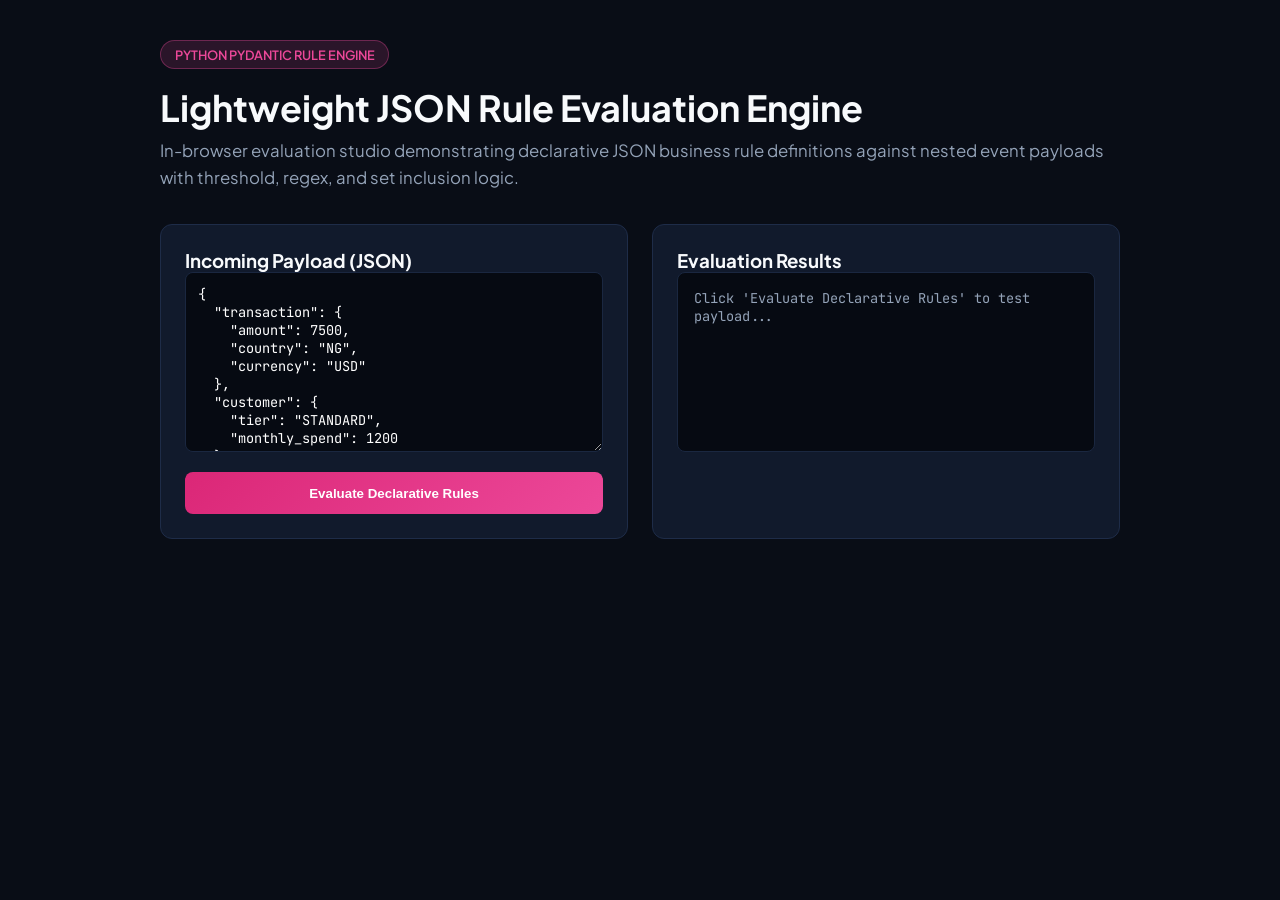
==== index.html @ 9d954f69 "implement rules engine and app final touches" ====
<!DOCTYPE html>
<html lang="en">
<head>
  <meta charset="UTF-8">
  <meta name="viewport" content="width=device-width, initial-scale=1.0">
  <title>Ige Lightweight JSON Rule Engine — Interactive Studio</title>
  <link href="https://fonts.googleapis.com/css2?family=Plus+Jakarta+Sans:wght@400;500;600;700&family=JetBrains+Mono:wght@400;500&display=swap" rel="stylesheet">
  <style>
    :root {
      --bg: #090d16;
      --card: #111a2c;
      --border: #1e2c48;
      --accent: #ec4899;
      --text: #f8fafc;
      --muted: #94a3b8;
    }
    * { box-sizing: border-box; margin: 0; padding: 0; }
    body {
      font-family: 'Plus Jakarta Sans', sans-serif;
      background: var(--bg); color: var(--text); padding: 2.5rem 1rem;
      display: flex; flex-direction: column; align-items: center; min-height: 100vh;
    }
    .container { max-width: 960px; width: 100%; }
    .badge {
      display: inline-block; background: rgba(236, 72, 153, 0.15);
      border: 1px solid rgba(236, 72, 153, 0.35); color: var(--accent);
      padding: 0.35rem 0.85rem; border-radius: 9999px; font-size: 0.8rem; font-weight: 600;
      text-transform: uppercase; margin-bottom: 1rem;
    }
    h1 { font-size: 2.25rem; font-weight: 700; margin-bottom: 0.5rem; }
    p.sub { color: var(--muted); font-size: 1.05rem; margin-bottom: 2rem; line-height: 1.6; }
    .grid { display: grid; grid-template-columns: 1fr 1fr; gap: 1.5rem; margin-bottom: 1.5rem; }
    @media(max-width: 768px) { .grid { grid-template-columns: 1fr; } }
    .card { background: var(--card); border: 1px solid var(--border); border-radius: 12px; padding: 1.5rem; }
    textarea {
      width: 100%; height: 180px; background: #060a12; border: 1px solid #1a2740;
      border-radius: 8px; color: #fff; padding: 0.75rem; font-family: 'JetBrains Mono', monospace; font-size: 0.85rem; margin-bottom: 1rem;
    }
    button {
      background: linear-gradient(135deg, #db2777, #ec4899); color: #fff;
      font-weight: 700; padding: 0.85rem 1.5rem; border: none; border-radius: 8px; cursor: pointer; width: 100%;
    }
    .result-box {
      background: #060a12; border: 1px solid #1a2740; border-radius: 8px;
      padding: 1rem; height: 180px; overflow-y: auto; font-family: 'JetBrains Mono', monospace; font-size: 0.85rem;
    }
  </style>
</head>
<body>
  <div class="container">
    <div class="badge">Python Pydantic Rule Engine</div>
    <h1>Lightweight JSON Rule Evaluation Engine</h1>
    <p class="sub">In-browser evaluation studio demonstrating declarative JSON business rule definitions against nested event payloads with threshold, regex, and set inclusion logic.</p>

    <div class="grid">
      <div class="card">
        <h3>Incoming Payload (JSON)</h3>
        <textarea id="payloadJson">{
  "transaction": {
    "amount": 7500,
    "country": "NG",
    "currency": "USD"
  },
  "customer": {
    "tier": "STANDARD",
    "monthly_spend": 1200
  }
}</textarea>
        <button onclick="evaluateRules()">Evaluate Declarative Rules</button>
      </div>

      <div class="card">
        <h3>Evaluation Results</h3>
        <div id="evalResults" class="result-box">
          <div style="color: var(--muted);">Click 'Evaluate Declarative Rules' to test payload...</div>
        </div>
      </div>
    </div>
  </div>

  <script>
    function evaluateRules() {
      try {
        const payload = JSON.parse(document.getElementById('payloadJson').value);
        const container = document.getElementById('evalResults');
        container.innerHTML = '';

        // Rule 1: High Value Foreign Fraud
        const r1Matched = payload.transaction && payload.transaction.amount >= 5000 && ["NG", "RO", "RU", "KY"].includes(payload.transaction.country);
        container.innerHTML += `
          <div style="margin-bottom: 0.75rem; padding-bottom: 0.75rem; border-bottom: 1px solid #1a2740;">
            <div style="font-weight: 600; color: ${r1Matched ? '#ec4899' : '#94a3b8'};">Rule: RULE_FRAUD_HIGH_VALUE_FOREIGN</div>
            <div>Status: ${r1Matched ? '<span style="color: #34d399;">MATCHED</span>' : 'NOT MATCHED'}</div>
            ${r1Matched ? '<div style="color: #f472b6;">Action: TRIGGER_MANUAL_KYC_REVIEW</div>' : ''}
          </div>
        `;

        // Rule 2: VIP Fee Waiver
        const r2Matched = payload.customer && (payload.customer.tier === "ENTERPRISE" || payload.customer.monthly_spend > 50000);
        container.innerHTML += `
          <div>
            <div style="font-weight: 600; color: ${r2Matched ? '#ec4899' : '#94a3b8'};">Rule: RULE_VIP_TIER_FEE_WAIVER</div>
            <div>Status: ${r2Matched ? '<span style="color: #34d399;">MATCHED</span>' : 'NOT MATCHED'}</div>
            ${r2Matched ? '<div style="color: #f472b6;">Action: APPLY_ZERO_FEE_OVERRIDE</div>' : ''}
          </div>
        `;
      } catch (err) {
        alert("Invalid JSON format in payload!");
      }
    }
  </script>
</body>
</html>
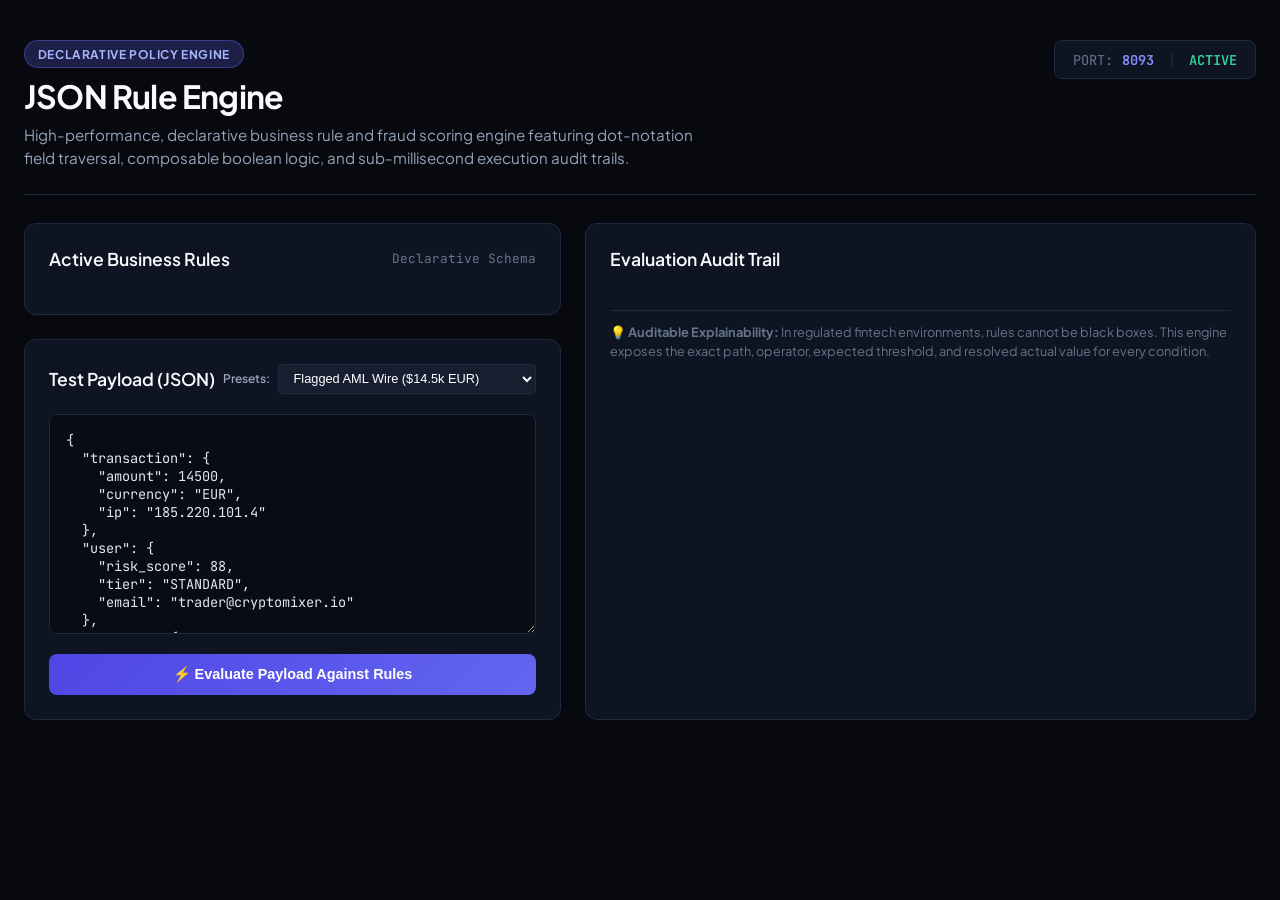
==== commit 7249ba5b: "feat: scale up senior architecture, zero-dep embedded servers, modular UI components, and demo walkt" ====
--- a/index.html
+++ b/index.html
@@ -3,111 +3,87 @@
 <head>
   <meta charset="UTF-8">
   <meta name="viewport" content="width=device-width, initial-scale=1.0">
-  <title>Ige Lightweight JSON Rule Engine — Interactive Studio</title>
-  <link href="https://fonts.googleapis.com/css2?family=Plus+Jakarta+Sans:wght@400;500;600;700&family=JetBrains+Mono:wght@400;500&display=swap" rel="stylesheet">
-  <style>
-    :root {
-      --bg: #090d16;
-      --card: #111a2c;
-      --border: #1e2c48;
-      --accent: #ec4899;
-      --text: #f8fafc;
-      --muted: #94a3b8;
-    }
-    * { box-sizing: border-box; margin: 0; padding: 0; }
-    body {
-      font-family: 'Plus Jakarta Sans', sans-serif;
-      background: var(--bg); color: var(--text); padding: 2.5rem 1rem;
-      display: flex; flex-direction: column; align-items: center; min-height: 100vh;
-    }
-    .container { max-width: 960px; width: 100%; }
-    .badge {
-      display: inline-block; background: rgba(236, 72, 153, 0.15);
-      border: 1px solid rgba(236, 72, 153, 0.35); color: var(--accent);
-      padding: 0.35rem 0.85rem; border-radius: 9999px; font-size: 0.8rem; font-weight: 600;
-      text-transform: uppercase; margin-bottom: 1rem;
-    }
-    h1 { font-size: 2.25rem; font-weight: 700; margin-bottom: 0.5rem; }
-    p.sub { color: var(--muted); font-size: 1.05rem; margin-bottom: 2rem; line-height: 1.6; }
-    .grid { display: grid; grid-template-columns: 1fr 1fr; gap: 1.5rem; margin-bottom: 1.5rem; }
-    @media(max-width: 768px) { .grid { grid-template-columns: 1fr; } }
-    .card { background: var(--card); border: 1px solid var(--border); border-radius: 12px; padding: 1.5rem; }
-    textarea {
-      width: 100%; height: 180px; background: #060a12; border: 1px solid #1a2740;
-      border-radius: 8px; color: #fff; padding: 0.75rem; font-family: 'JetBrains Mono', monospace; font-size: 0.85rem; margin-bottom: 1rem;
-    }
-    button {
-      background: linear-gradient(135deg, #db2777, #ec4899); color: #fff;
-      font-weight: 700; padding: 0.85rem 1.5rem; border: none; border-radius: 8px; cursor: pointer; width: 100%;
-    }
-    .result-box {
-      background: #060a12; border: 1px solid #1a2740; border-radius: 8px;
-      padding: 1rem; height: 180px; overflow-y: auto; font-family: 'JetBrains Mono', monospace; font-size: 0.85rem;
-    }
-  </style>
+  <title>Ige JSON Rule Engine — Policy & Compliance Evaluation</title>
+  <link rel="preconnect" href="https://fonts.googleapis.com">
+  <link rel="preconnect" href="https://fonts.gstatic.com" crossorigin>
+  <link href="https://fonts.googleapis.com/css2?family=JetBrains+Mono:wght@400;500;700&family=Plus+Jakarta+Sans:wght@400;500;600;700;800&display=swap" rel="stylesheet">
+  <link rel="stylesheet" href="static/css/styles.css">
 </head>
 <body>
-  <div class="container">
-    <div class="badge">Python Pydantic Rule Engine</div>
-    <h1>Lightweight JSON Rule Evaluation Engine</h1>
-    <p class="sub">In-browser evaluation studio demonstrating declarative JSON business rule definitions against nested event payloads with threshold, regex, and set inclusion logic.</p>
-
-    <div class="grid">
-      <div class="card">
-        <h3>Incoming Payload (JSON)</h3>
-        <textarea id="payloadJson">{
-  "transaction": {
-    "amount": 7500,
-    "country": "NG",
-    "currency": "USD"
-  },
-  "customer": {
-    "tier": "STANDARD",
-    "monthly_spend": 1200
-  }
-}</textarea>
-        <button onclick="evaluateRules()">Evaluate Declarative Rules</button>
+  <div class="dashboard-container">
+    <!-- Header -->
+    <header class="dashboard-header">
+      <div class="header-brand">
+        <div class="badge-tag">
+          Declarative Policy Engine
+        </div>
+        <h1 class="dashboard-title">JSON Rule Engine</h1>
+        <p class="dashboard-sub">
+          High-performance, declarative business rule and fraud scoring engine featuring dot-notation field traversal, composable boolean logic, and sub-millisecond execution audit trails.
+        </p>
       </div>
 
-      <div class="card">
-        <h3>Evaluation Results</h3>
-        <div id="evalResults" class="result-box">
-          <div style="color: var(--muted);">Click 'Evaluate Declarative Rules' to test payload...</div>
+      <div class="header-status-pill">
+        <span style="color: var(--text-dim);">PORT:</span>
+        <span style="color: #818cf8; font-weight: 700;">8093</span>
+        <span style="margin: 0 0.25rem; color: var(--border-subtle);">|</span>
+        <span style="color: #34d399; font-weight: 600;">ACTIVE</span>
+      </div>
+    </header>
+
+    <!-- Main Workbench Layout -->
+    <main class="workbench-grid">
+      <!-- Left Column: Rule Catalog & Payload Editor -->
+      <div style="display: flex; flex-direction: column; gap: 1.5rem;">
+        <section class="panel-card">
+          <div class="panel-header">
+            <h3>Active Business Rules</h3>
+            <span style="font-size: 0.8rem; font-family: var(--font-mono); color: var(--text-dim);">Declarative Schema</span>
+          </div>
+          <div id="ruleCatalogList" class="rule-list">
+            <!-- Populated by RuleCatalog.js -->
+          </div>
+        </section>
+
+        <section class="panel-card">
+          <div class="panel-header">
+            <h3>Test Payload (JSON)</h3>
+            <div class="preset-selector-row">
+              <label style="font-size: 0.75rem; color: var(--text-muted); font-weight: 600;">Presets:</label>
+              <select id="presetSelect" style="background: var(--bg-surface-elevated); border: 1px solid var(--border-subtle); color: #fff; padding: 0.35rem 0.65rem; border-radius: 4px; font-size: 0.8rem; outline: none;">
+                <option value="fraud">Flagged AML Wire ($14.5k EUR)</option>
+                <option value="vip">Approved VIP Settlement ($75k USD)</option>
+                <option value="disposable">Disposable Domain Check</option>
+              </select>
+            </div>
+          </div>
+          <textarea id="payloadInput" class="json-editor" spellcheck="false"></textarea>
+          <button id="btnEvaluate" class="btn btn-primary">
+            ⚡ Evaluate Payload Against Rules
+          </button>
+        </section>
+      </div>
+
+      <!-- Right Column: Evaluation Audit Results -->
+      <section class="panel-card">
+        <div class="panel-header">
+          <h3>Evaluation Audit Trail</h3>
+          <div id="evalMetricsHeader" style="font-family: var(--font-mono); font-size: 0.85rem;">
+            <!-- Populated dynamically -->
+          </div>
         </div>
-      </div>
-    </div>
+
+        <div id="evalResultsStream" class="eval-results-container">
+          <!-- Populated by EvaluationResultView.js -->
+        </div>
+
+        <div style="font-size: 0.8rem; color: var(--text-dim); line-height: 1.5; border-top: 1px solid var(--border-subtle); padding-top: 0.75rem;">
+          💡 <strong>Auditable Explainability:</strong> In regulated fintech environments, rules cannot be black boxes. This engine exposes the exact path, operator, expected threshold, and resolved actual value for every condition.
+        </div>
+      </section>
+    </main>
   </div>
 
-  <script>
-    function evaluateRules() {
-      try {
-        const payload = JSON.parse(document.getElementById('payloadJson').value);
-        const container = document.getElementById('evalResults');
-        container.innerHTML = '';
-
-        // Rule 1: High Value Foreign Fraud
-        const r1Matched = payload.transaction && payload.transaction.amount >= 5000 && ["NG", "RO", "RU", "KY"].includes(payload.transaction.country);
-        container.innerHTML += `
-          <div style="margin-bottom: 0.75rem; padding-bottom: 0.75rem; border-bottom: 1px solid #1a2740;">
-            <div style="font-weight: 600; color: ${r1Matched ? '#ec4899' : '#94a3b8'};">Rule: RULE_FRAUD_HIGH_VALUE_FOREIGN</div>
-            <div>Status: ${r1Matched ? '<span style="color: #34d399;">MATCHED</span>' : 'NOT MATCHED'}</div>
-            ${r1Matched ? '<div style="color: #f472b6;">Action: TRIGGER_MANUAL_KYC_REVIEW</div>' : ''}
-          </div>
-        `;
-
-        // Rule 2: VIP Fee Waiver
-        const r2Matched = payload.customer && (payload.customer.tier === "ENTERPRISE" || payload.customer.monthly_spend > 50000);
-        container.innerHTML += `
-          <div>
-            <div style="font-weight: 600; color: ${r2Matched ? '#ec4899' : '#94a3b8'};">Rule: RULE_VIP_TIER_FEE_WAIVER</div>
-            <div>Status: ${r2Matched ? '<span style="color: #34d399;">MATCHED</span>' : 'NOT MATCHED'}</div>
-            ${r2Matched ? '<div style="color: #f472b6;">Action: APPLY_ZERO_FEE_OVERRIDE</div>' : ''}
-          </div>
-        `;
-      } catch (err) {
-        alert("Invalid JSON format in payload!");
-      }
-    }
-  </script>
+  <script type="module" src="static/js/app.js"></script>
 </body>
 </html>
--- a/static/css/styles.css
+++ b/static/css/styles.css
@@ -0,0 +1,304 @@
+:root {
+  --bg-primary: #07090e;
+  --bg-surface: #0f1422;
+  --bg-surface-elevated: #161e30;
+  --border-subtle: #1e2a42;
+  --border-focus: #818cf8;
+  --accent: #6366f1;
+  --accent-glow: rgba(99, 102, 241, 0.25);
+  --success: #10b981;
+  --danger: #ef4444;
+  --text-main: #f8fafc;
+  --text-muted: #94a3b8;
+  --text-dim: #64748b;
+  --font-sans: 'Plus Jakarta Sans', -apple-system, sans-serif;
+  --font-mono: 'JetBrains Mono', monospace;
+}
+
+* { box-sizing: border-box; margin: 0; padding: 0; }
+body {
+  font-family: var(--font-sans);
+  background: var(--bg-primary);
+  color: var(--text-main);
+  min-height: 100vh;
+  padding: 2.5rem 1.5rem;
+  display: flex;
+  justify-content: center;
+}
+
+.dashboard-container {
+  max-width: 1240px;
+  width: 100%;
+  display: flex;
+  flex-direction: column;
+  gap: 1.75rem;
+}
+
+.dashboard-header {
+  display: flex;
+  justify-content: space-between;
+  align-items: flex-start;
+  padding-bottom: 1.5rem;
+  border-bottom: 1px solid var(--border-subtle);
+}
+
+.header-brand {
+  display: flex;
+  flex-direction: column;
+  gap: 0.5rem;
+}
+
+.badge-tag {
+  display: inline-flex;
+  align-items: center;
+  gap: 0.5rem;
+  background: var(--accent-glow);
+  border: 1px solid rgba(99, 102, 241, 0.4);
+  color: #a5b4fc;
+  padding: 0.35rem 0.8rem;
+  border-radius: 9999px;
+  font-size: 0.75rem;
+  font-weight: 700;
+  text-transform: uppercase;
+  letter-spacing: 0.05em;
+  width: fit-content;
+}
+
+h1.dashboard-title {
+  font-size: 2rem;
+  font-weight: 700;
+  letter-spacing: -0.025em;
+}
+
+p.dashboard-sub {
+  color: var(--text-muted);
+  font-size: 0.95rem;
+  line-height: 1.5;
+  max-width: 700px;
+}
+
+.header-status-pill {
+  display: flex;
+  align-items: center;
+  gap: 0.6rem;
+  background: var(--bg-surface);
+  border: 1px solid var(--border-subtle);
+  padding: 0.6rem 1.1rem;
+  border-radius: 8px;
+  font-family: var(--font-mono);
+  font-size: 0.85rem;
+}
+
+/* Main Grid Layout */
+.workbench-grid {
+  display: grid;
+  grid-template-columns: 1fr 1.25fr;
+  gap: 1.5rem;
+}
+
+@media(max-width: 1000px) {
+  .workbench-grid { grid-template-columns: 1fr; }
+}
+
+.panel-card {
+  background: var(--bg-surface);
+  border: 1px solid var(--border-subtle);
+  border-radius: 12px;
+  padding: 1.5rem;
+  display: flex;
+  flex-direction: column;
+  gap: 1.25rem;
+}
+
+.panel-header {
+  display: flex;
+  justify-content: space-between;
+  align-items: center;
+}
+
+.panel-header h3 { font-size: 1.1rem; font-weight: 600; }
+
+/* Rule Catalog Cards */
+.rule-list {
+  display: flex;
+  flex-direction: column;
+  gap: 1rem;
+  max-height: 380px;
+  overflow-y: auto;
+  padding-right: 0.5rem;
+}
+
+.rule-card {
+  background: var(--bg-surface-elevated);
+  border: 1px solid var(--border-subtle);
+  border-radius: 8px;
+  padding: 1rem;
+  display: flex;
+  flex-direction: column;
+  gap: 0.6rem;
+  transition: border-color 0.2s;
+}
+
+.rule-card:hover { border-color: rgba(99, 102, 241, 0.4); }
+
+.rule-card-header {
+  display: flex;
+  justify-content: space-between;
+  align-items: center;
+}
+
+.rule-id {
+  font-family: var(--font-mono);
+  font-weight: 700;
+  font-size: 0.85rem;
+  color: #a5b4fc;
+}
+
+.rule-action-badge {
+  font-size: 0.7rem;
+  font-family: var(--font-mono);
+  background: rgba(99, 102, 241, 0.2);
+  color: #c7d2fe;
+  padding: 0.2rem 0.5rem;
+  border-radius: 4px;
+  font-weight: 600;
+}
+
+.rule-desc {
+  font-size: 0.85rem;
+  color: var(--text-muted);
+  line-height: 1.4;
+}
+
+.conditions-tag-group {
+  display: flex;
+  flex-wrap: wrap;
+  gap: 0.4rem;
+}
+
+.cond-tag {
+  font-size: 0.7rem;
+  font-family: var(--font-mono);
+  background: #090e18;
+  border: 1px solid var(--border-subtle);
+  padding: 0.2rem 0.45rem;
+  border-radius: 4px;
+  color: var(--text-dim);
+}
+
+/* JSON Payload Editor */
+.json-editor {
+  background: #080c14;
+  border: 1px solid var(--border-subtle);
+  border-radius: 8px;
+  padding: 1rem;
+  font-family: var(--font-mono);
+  font-size: 0.85rem;
+  color: #e2e8f0;
+  width: 100%;
+  height: 220px;
+  outline: none;
+  resize: vertical;
+}
+
+.json-editor:focus { border-color: var(--border-focus); }
+
+.preset-selector-row {
+  display: flex;
+  gap: 0.5rem;
+  align-items: center;
+}
+
+.btn {
+  padding: 0.75rem 1.25rem;
+  font-weight: 700;
+  font-size: 0.9rem;
+  border-radius: 8px;
+  border: none;
+  cursor: pointer;
+  transition: all 0.2s ease;
+  display: inline-flex;
+  align-items: center;
+  justify-content: center;
+  gap: 0.5rem;
+}
+
+.btn-primary {
+  background: linear-gradient(135deg, #4f46e5, #6366f1);
+  color: #fff;
+  flex: 1;
+}
+
+.btn-primary:hover { filter: brightness(1.15); transform: translateY(-1px); }
+
+/* Evaluation Results Tree */
+.eval-results-container {
+  display: flex;
+  flex-direction: column;
+  gap: 1rem;
+  max-height: 480px;
+  overflow-y: auto;
+}
+
+.eval-card {
+  background: var(--bg-surface-elevated);
+  border: 1px solid var(--border-subtle);
+  border-radius: 8px;
+  padding: 1rem;
+  display: flex;
+  flex-direction: column;
+  gap: 0.6rem;
+}
+
+.eval-card.matched {
+  border-left: 4px solid var(--success);
+  background: rgba(16, 185, 129, 0.04);
+}
+
+.eval-card.unmatched {
+  border-left: 4px solid #475569;
+}
+
+.eval-card-top {
+  display: flex;
+  justify-content: space-between;
+  align-items: center;
+}
+
+.eval-status-pill {
+  font-size: 0.7rem;
+  font-weight: 700;
+  padding: 0.2rem 0.5rem;
+  border-radius: 4px;
+  text-transform: uppercase;
+}
+
+.eval-status-pill.pass {
+  background: rgba(16, 185, 129, 0.2);
+  color: #34d399;
+}
+
+.eval-status-pill.fail {
+  background: rgba(100, 116, 139, 0.2);
+  color: var(--text-dim);
+}
+
+.condition-check-list {
+  display: flex;
+  flex-direction: column;
+  gap: 0.35rem;
+  background: #080c14;
+  border-radius: 6px;
+  padding: 0.75rem;
+  font-family: var(--font-mono);
+  font-size: 0.75rem;
+}
+
+.check-item {
+  display: flex;
+  align-items: center;
+  gap: 0.5rem;
+}
+
+.check-item.passed { color: #34d399; }
+.check-item.failed { color: #f87171; }
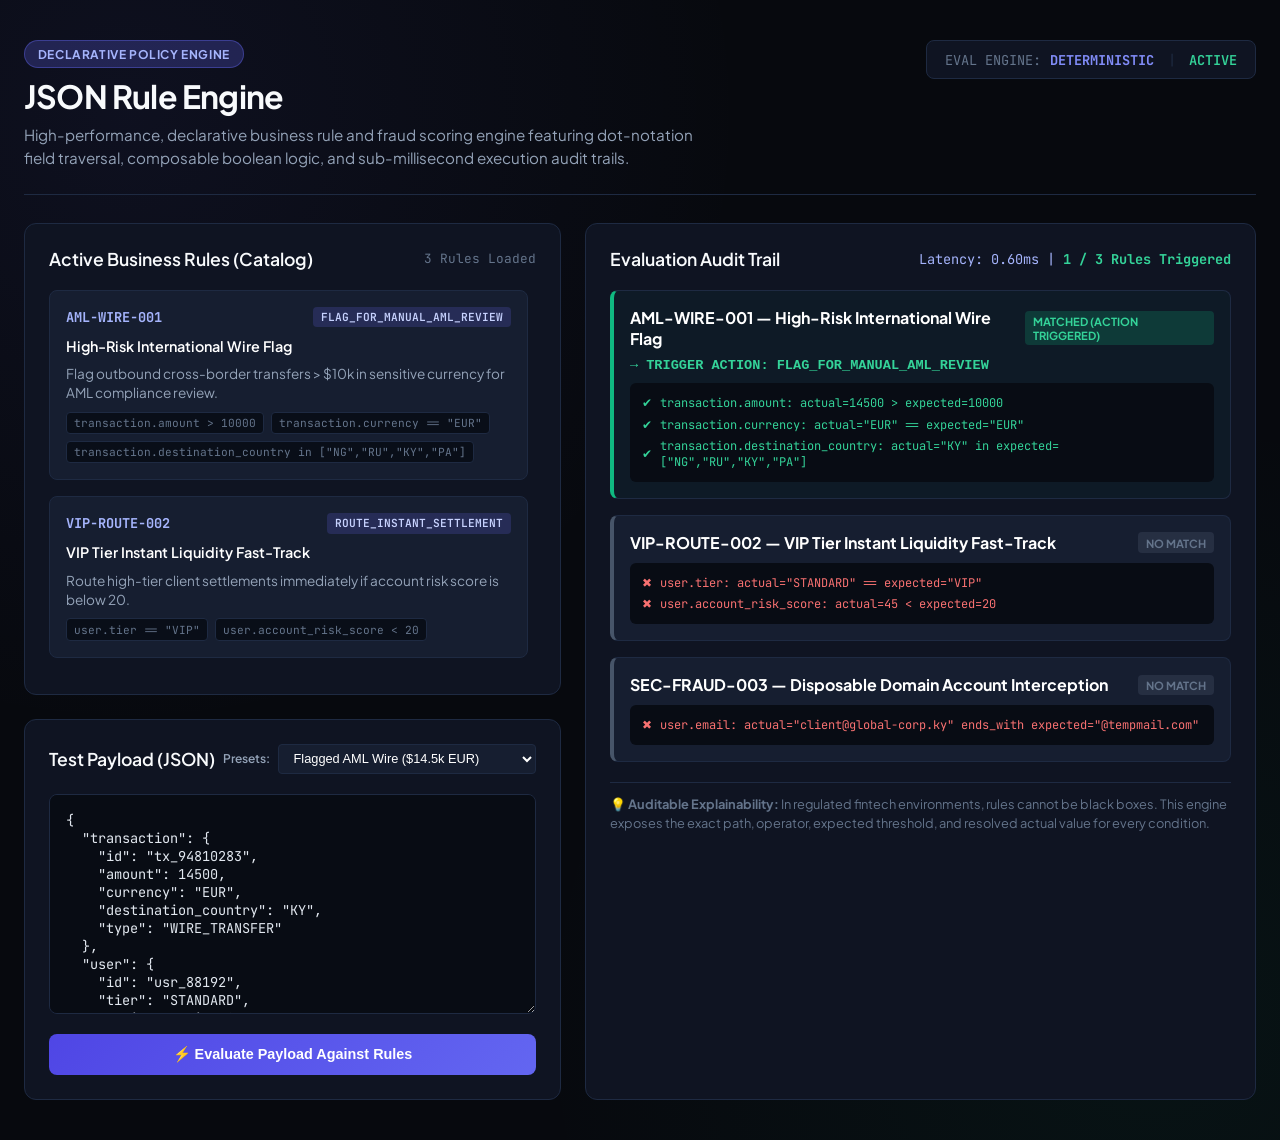
==== commit f923307b: "feat: add comprehensive UI styling, layout components, and rule evaluation dashboard to index.html" ====
--- a/index.html
+++ b/index.html
@@ -8,6 +8,319 @@
   <link rel="preconnect" href="https://fonts.gstatic.com" crossorigin>
   <link href="https://fonts.googleapis.com/css2?family=JetBrains+Mono:wght@400;500;700&family=Plus+Jakarta+Sans:wght@400;500;600;700;800&display=swap" rel="stylesheet">
   <link rel="stylesheet" href="static/css/styles.css">
+  <style>
+    :root {
+      --bg-primary: #07090e;
+      --bg-surface: #0f1422;
+      --bg-surface-elevated: #161e30;
+      --border-subtle: #1e2a42;
+      --border-focus: #818cf8;
+      --accent: #6366f1;
+      --accent-glow: rgba(99, 102, 241, 0.25);
+      --success: #10b981;
+      --danger: #ef4444;
+      --text-main: #f8fafc;
+      --text-muted: #94a3b8;
+      --text-dim: #64748b;
+      --font-sans: 'Plus Jakarta Sans', -apple-system, sans-serif;
+      --font-mono: 'JetBrains Mono', monospace;
+    }
+
+    * { box-sizing: border-box; margin: 0; padding: 0; }
+    body {
+      font-family: var(--font-sans);
+      background: var(--bg-primary);
+      color: var(--text-main);
+      min-height: 100vh;
+      padding: 2.5rem 1.5rem;
+      display: flex;
+      justify-content: center;
+      background-image: 
+        radial-gradient(circle at 10% 10%, rgba(99, 102, 241, 0.08) 0%, transparent 40%),
+        radial-gradient(circle at 90% 90%, rgba(16, 185, 129, 0.06) 0%, transparent 40%);
+    }
+
+    .dashboard-container {
+      max-width: 1240px;
+      width: 100%;
+      display: flex;
+      flex-direction: column;
+      gap: 1.75rem;
+    }
+
+    .dashboard-header {
+      display: flex;
+      justify-content: space-between;
+      align-items: flex-start;
+      padding-bottom: 1.5rem;
+      border-bottom: 1px solid var(--border-subtle);
+      flex-wrap: wrap;
+      gap: 1rem;
+    }
+
+    .header-brand {
+      display: flex;
+      flex-direction: column;
+      gap: 0.5rem;
+    }
+
+    .badge-tag {
+      display: inline-flex;
+      align-items: center;
+      gap: 0.5rem;
+      background: var(--accent-glow);
+      border: 1px solid rgba(99, 102, 241, 0.4);
+      color: #a5b4fc;
+      padding: 0.35rem 0.8rem;
+      border-radius: 9999px;
+      font-size: 0.75rem;
+      font-weight: 700;
+      text-transform: uppercase;
+      letter-spacing: 0.05em;
+      width: fit-content;
+    }
+
+    h1.dashboard-title {
+      font-size: 2rem;
+      font-weight: 700;
+      letter-spacing: -0.025em;
+    }
+
+    p.dashboard-sub {
+      color: var(--text-muted);
+      font-size: 0.95rem;
+      line-height: 1.5;
+      max-width: 700px;
+    }
+
+    .header-status-pill {
+      display: flex;
+      align-items: center;
+      gap: 0.6rem;
+      background: var(--bg-surface);
+      border: 1px solid var(--border-subtle);
+      padding: 0.6rem 1.1rem;
+      border-radius: 8px;
+      font-family: var(--font-mono);
+      font-size: 0.85rem;
+    }
+
+    /* Main Grid Layout */
+    .workbench-grid {
+      display: grid;
+      grid-template-columns: 1fr 1.25fr;
+      gap: 1.5rem;
+    }
+
+    @media(max-width: 1000px) {
+      .workbench-grid { grid-template-columns: 1fr; }
+    }
+
+    .panel-card {
+      background: var(--bg-surface);
+      border: 1px solid var(--border-subtle);
+      border-radius: 12px;
+      padding: 1.5rem;
+      display: flex;
+      flex-direction: column;
+      gap: 1.25rem;
+    }
+
+    .panel-header {
+      display: flex;
+      justify-content: space-between;
+      align-items: center;
+      flex-wrap: wrap;
+      gap: 0.5rem;
+    }
+
+    .panel-header h3 { font-size: 1.1rem; font-weight: 600; }
+
+    /* Rule Catalog Cards */
+    .rule-list {
+      display: flex;
+      flex-direction: column;
+      gap: 1rem;
+      max-height: 380px;
+      overflow-y: auto;
+      padding-right: 0.5rem;
+    }
+
+    .rule-card {
+      background: var(--bg-surface-elevated);
+      border: 1px solid var(--border-subtle);
+      border-radius: 8px;
+      padding: 1rem;
+      display: flex;
+      flex-direction: column;
+      gap: 0.6rem;
+      transition: border-color 0.2s;
+    }
+
+    .rule-card:hover { border-color: rgba(99, 102, 241, 0.4); }
+
+    .rule-card-header {
+      display: flex;
+      justify-content: space-between;
+      align-items: center;
+    }
+
+    .rule-id {
+      font-family: var(--font-mono);
+      font-weight: 700;
+      font-size: 0.85rem;
+      color: #a5b4fc;
+    }
+
+    .rule-action-badge {
+      font-size: 0.7rem;
+      font-family: var(--font-mono);
+      background: rgba(99, 102, 241, 0.2);
+      color: #c7d2fe;
+      padding: 0.2rem 0.5rem;
+      border-radius: 4px;
+      font-weight: 600;
+    }
+
+    .rule-desc {
+      font-size: 0.85rem;
+      color: var(--text-muted);
+      line-height: 1.4;
+    }
+
+    .conditions-tag-group {
+      display: flex;
+      flex-wrap: wrap;
+      gap: 0.4rem;
+    }
+
+    .cond-tag {
+      font-size: 0.7rem;
+      font-family: var(--font-mono);
+      background: #090e18;
+      border: 1px solid var(--border-subtle);
+      padding: 0.2rem 0.45rem;
+      border-radius: 4px;
+      color: var(--text-dim);
+    }
+
+    /* JSON Payload Editor */
+    .json-editor {
+      background: #080c14;
+      border: 1px solid var(--border-subtle);
+      border-radius: 8px;
+      padding: 1rem;
+      font-family: var(--font-mono);
+      font-size: 0.85rem;
+      color: #e2e8f0;
+      width: 100%;
+      height: 220px;
+      outline: none;
+      resize: vertical;
+    }
+
+    .json-editor:focus { border-color: var(--border-focus); }
+
+    .preset-selector-row {
+      display: flex;
+      gap: 0.5rem;
+      align-items: center;
+    }
+
+    .btn {
+      padding: 0.75rem 1.25rem;
+      font-weight: 700;
+      font-size: 0.9rem;
+      border-radius: 8px;
+      border: none;
+      cursor: pointer;
+      transition: all 0.2s ease;
+      display: inline-flex;
+      align-items: center;
+      justify-content: center;
+      gap: 0.5rem;
+    }
+
+    .btn-primary {
+      background: linear-gradient(135deg, #4f46e5, #6366f1);
+      color: #fff;
+      flex: 1;
+    }
+
+    .btn-primary:hover { filter: brightness(1.15); transform: translateY(-1px); }
+
+    /* Evaluation Results Tree */
+    .eval-results-container {
+      display: flex;
+      flex-direction: column;
+      gap: 1rem;
+      max-height: 480px;
+      overflow-y: auto;
+    }
+
+    .eval-card {
+      background: var(--bg-surface-elevated);
+      border: 1px solid var(--border-subtle);
+      border-radius: 8px;
+      padding: 1rem;
+      display: flex;
+      flex-direction: column;
+      gap: 0.6rem;
+    }
+
+    .eval-card.matched {
+      border-left: 4px solid var(--success);
+      background: rgba(16, 185, 129, 0.04);
+    }
+
+    .eval-card.unmatched {
+      border-left: 4px solid #475569;
+    }
+
+    .eval-card-top {
+      display: flex;
+      justify-content: space-between;
+      align-items: center;
+    }
+
+    .eval-status-pill {
+      font-size: 0.7rem;
+      font-weight: 700;
+      padding: 0.2rem 0.5rem;
+      border-radius: 4px;
+      text-transform: uppercase;
+    }
+
+    .eval-status-pill.pass {
+      background: rgba(16, 185, 129, 0.2);
+      color: #34d399;
+    }
+
+    .eval-status-pill.fail {
+      background: rgba(100, 116, 139, 0.2);
+      color: var(--text-dim);
+    }
+
+    .condition-check-list {
+      display: flex;
+      flex-direction: column;
+      gap: 0.35rem;
+      background: #080c14;
+      border-radius: 6px;
+      padding: 0.75rem;
+      font-family: var(--font-mono);
+      font-size: 0.75rem;
+    }
+
+    .check-item {
+      display: flex;
+      align-items: center;
+      gap: 0.5rem;
+    }
+
+    .check-item.passed { color: #34d399; }
+    .check-item.failed { color: #f87171; }
+  </style>
 </head>
 <body>
   <div class="dashboard-container">
@@ -24,8 +337,8 @@
       </div>
 
       <div class="header-status-pill">
-        <span style="color: var(--text-dim);">PORT:</span>
-        <span style="color: #818cf8; font-weight: 700;">8093</span>
+        <span style="color: var(--text-dim);">EVAL ENGINE:</span>
+        <span style="color: #818cf8; font-weight: 700;">DETERMINISTIC</span>
         <span style="margin: 0 0.25rem; color: var(--border-subtle);">|</span>
         <span style="color: #34d399; font-weight: 600;">ACTIVE</span>
       </div>
@@ -37,11 +350,11 @@
       <div style="display: flex; flex-direction: column; gap: 1.5rem;">
         <section class="panel-card">
           <div class="panel-header">
-            <h3>Active Business Rules</h3>
-            <span style="font-size: 0.8rem; font-family: var(--font-mono); color: var(--text-dim);">Declarative Schema</span>
+            <h3>Active Business Rules (Catalog)</h3>
+            <span style="font-size: 0.8rem; font-family: var(--font-mono); color: var(--text-dim);">3 Rules Loaded</span>
           </div>
           <div id="ruleCatalogList" class="rule-list">
-            <!-- Populated by RuleCatalog.js -->
+            <!-- Populated dynamically -->
           </div>
         </section>
 
@@ -68,13 +381,13 @@
       <section class="panel-card">
         <div class="panel-header">
           <h3>Evaluation Audit Trail</h3>
-          <div id="evalMetricsHeader" style="font-family: var(--font-mono); font-size: 0.85rem;">
-            <!-- Populated dynamically -->
+          <div id="evalMetricsHeader" style="font-family: var(--font-mono); font-size: 0.85rem; color: #a5b4fc;">
+            Ready to evaluate
           </div>
         </div>
 
         <div id="evalResultsStream" class="eval-results-container">
-          <!-- Populated by EvaluationResultView.js -->
+          <!-- Populated dynamically -->
         </div>
 
         <div style="font-size: 0.8rem; color: var(--text-dim); line-height: 1.5; border-top: 1px solid var(--border-subtle); padding-top: 0.75rem;">
@@ -84,6 +397,204 @@
     </main>
   </div>
 
-  <script type="module" src="static/js/app.js"></script>
+  <!-- Universal Interactive Engine -->
+  <script>
+    (function() {
+      const rules = [
+        {
+          id: "AML-WIRE-001",
+          name: "High-Risk International Wire Flag",
+          desc: "Flag outbound cross-border transfers > $10k in sensitive currency for AML compliance review.",
+          action: "FLAG_FOR_MANUAL_AML_REVIEW",
+          conditions: [
+            { path: "transaction.amount", op: ">", val: 10000 },
+            { path: "transaction.currency", op: "==", val: "EUR" },
+            { path: "transaction.destination_country", op: "in", val: ["NG", "RU", "KY", "PA"] }
+          ]
+        },
+        {
+          id: "VIP-ROUTE-002",
+          name: "VIP Tier Instant Liquidity Fast-Track",
+          desc: "Route high-tier client settlements immediately if account risk score is below 20.",
+          action: "ROUTE_INSTANT_SETTLEMENT",
+          conditions: [
+            { path: "user.tier", op: "==", val: "VIP" },
+            { path: "user.account_risk_score", op: "<", val: 20 }
+          ]
+        },
+        {
+          id: "SEC-FRAUD-003",
+          name: "Disposable Domain Account Interception",
+          desc: "Block automated signups utilizing disposable temporary email domains.",
+          action: "REJECT_ONBOARDING",
+          conditions: [
+            { path: "user.email", op: "ends_with", val: "@tempmail.com" }
+          ]
+        }
+      ];
+
+      const presets = {
+        fraud: {
+          transaction: {
+            id: "tx_94810283",
+            amount: 14500,
+            currency: "EUR",
+            destination_country: "KY",
+            type: "WIRE_TRANSFER"
+          },
+          user: {
+            id: "usr_88192",
+            tier: "STANDARD",
+            email: "client@global-corp.ky",
+            account_risk_score: 45
+          }
+        },
+        vip: {
+          transaction: {
+            id: "tx_33019283",
+            amount: 75000,
+            currency: "USD",
+            destination_country: "US",
+            type: "INSTANT_ACH"
+          },
+          user: {
+            id: "usr_10029",
+            tier: "VIP",
+            email: "treasury@hedgefund-alpha.com",
+            account_risk_score: 12
+          }
+        },
+        disposable: {
+          transaction: {
+            id: "tx_11029482",
+            amount: 250,
+            currency: "USD",
+            destination_country: "US",
+            type: "CARD_CHARGE"
+          },
+          user: {
+            id: "usr_99812",
+            tier: "STANDARD",
+            email: "bot_attack_99@tempmail.com",
+            account_risk_score: 85
+          }
+        }
+      };
+
+      // Elements
+      const ruleCatalogList = document.getElementById("ruleCatalogList");
+      const presetSelect = document.getElementById("presetSelect");
+      const payloadInput = document.getElementById("payloadInput");
+      const btnEvaluate = document.getElementById("btnEvaluate");
+      const evalMetricsHeader = document.getElementById("evalMetricsHeader");
+      const evalResultsStream = document.getElementById("evalResultsStream");
+
+      function renderRuleCatalog() {
+        ruleCatalogList.innerHTML = "";
+        rules.forEach(r => {
+          const card = document.createElement("div");
+          card.className = "rule-card";
+          card.innerHTML = `
+            <div class="rule-card-header">
+              <span class="rule-id">${r.id}</span>
+              <span class="rule-action-badge">${r.action}</span>
+            </div>
+            <div style="font-weight: 600; font-size: 0.9rem; color: #fff;">${r.name}</div>
+            <div class="rule-desc">${r.desc}</div>
+            <div class="conditions-tag-group">
+              ${r.conditions.map(c => `<span class="cond-tag">${c.path} ${c.op} ${JSON.stringify(c.val)}</span>`).join("")}
+            </div>
+          `;
+          ruleCatalogList.appendChild(card);
+        });
+      }
+
+      function resolvePath(obj, path) {
+        return path.split(".").reduce((acc, part) => acc && acc[part], obj);
+      }
+
+      function evaluateCondition(actual, op, expected) {
+        if (actual === undefined || actual === null) return false;
+        switch (op) {
+          case ">": return Number(actual) > Number(expected);
+          case "<": return Number(actual) < Number(expected);
+          case "==": return actual === expected;
+          case "!=": return actual !== expected;
+          case "in": return Array.isArray(expected) && expected.includes(actual);
+          case "ends_with": return typeof actual === "string" && actual.endsWith(expected);
+          default: return false;
+        }
+      }
+
+      function runEvaluation() {
+        let payload;
+        try {
+          payload = JSON.parse(payloadInput.value);
+        } catch (e) {
+          alert("Invalid JSON: " + e.message);
+          return;
+        }
+
+        const t0 = performance.now();
+        evalResultsStream.innerHTML = "";
+        let matchedCount = 0;
+
+        rules.forEach(rule => {
+          let allPassed = true;
+          const conditionResults = [];
+
+          rule.conditions.forEach(cond => {
+            const actual = resolvePath(payload, cond.path);
+            const passed = evaluateCondition(actual, cond.op, cond.val);
+            if (!passed) allPassed = false;
+            conditionResults.push({ cond, actual, passed });
+          });
+
+          if (allPassed) matchedCount++;
+
+          const card = document.createElement("div");
+          card.className = `eval-card ${allPassed ? "matched" : "unmatched"}`;
+          card.innerHTML = `
+            <div class="eval-card-top">
+              <div style="font-weight: 700; color: #fff;">
+                <span>${rule.id}</span> — <span>${rule.name}</span>
+              </div>
+              <span class="eval-status-pill ${allPassed ? "pass" : "fail"}">
+                ${allPassed ? "MATCHED (ACTION TRIGGERED)" : "NO MATCH"}
+              </span>
+            </div>
+            ${allPassed ? `<div style="font-size: 0.85rem; font-family: monospace; color: #34d399; font-weight: 700;">&rarr; TRIGGER ACTION: ${rule.action}</div>` : ""}
+            <div class="condition-check-list">
+              ${conditionResults.map(cr => `
+                <div class="check-item ${cr.passed ? "passed" : "failed"}">
+                  <span>${cr.passed ? "✔" : "✖"}</span>
+                  <span>${cr.cond.path}: actual=${JSON.stringify(cr.actual)} ${cr.cond.op} expected=${JSON.stringify(cr.cond.val)}</span>
+                </div>
+              `).join("")}
+            </div>
+          `;
+          evalResultsStream.appendChild(card);
+        });
+
+        const elapsed = (performance.now() - t0).toFixed(2);
+        evalMetricsHeader.innerHTML = `<span>Latency: ${elapsed}ms</span> | <span style="color: #34d399; font-weight: 700;">${matchedCount} / ${rules.length} Rules Triggered</span>`;
+      }
+
+      presetSelect.onchange = (e) => {
+        const val = e.target.value;
+        if (presets[val]) {
+          payloadInput.value = JSON.stringify(presets[val], null, 2);
+          runEvaluation();
+        }
+      };
+
+      btnEvaluate.onclick = runEvaluation;
+
+      // Init
+      renderRuleCatalog();
+      payloadInput.value = JSON.stringify(presets.fraud, null, 2);
+      runEvaluation();
+    })();
+  </script>
 </body>
 </html>
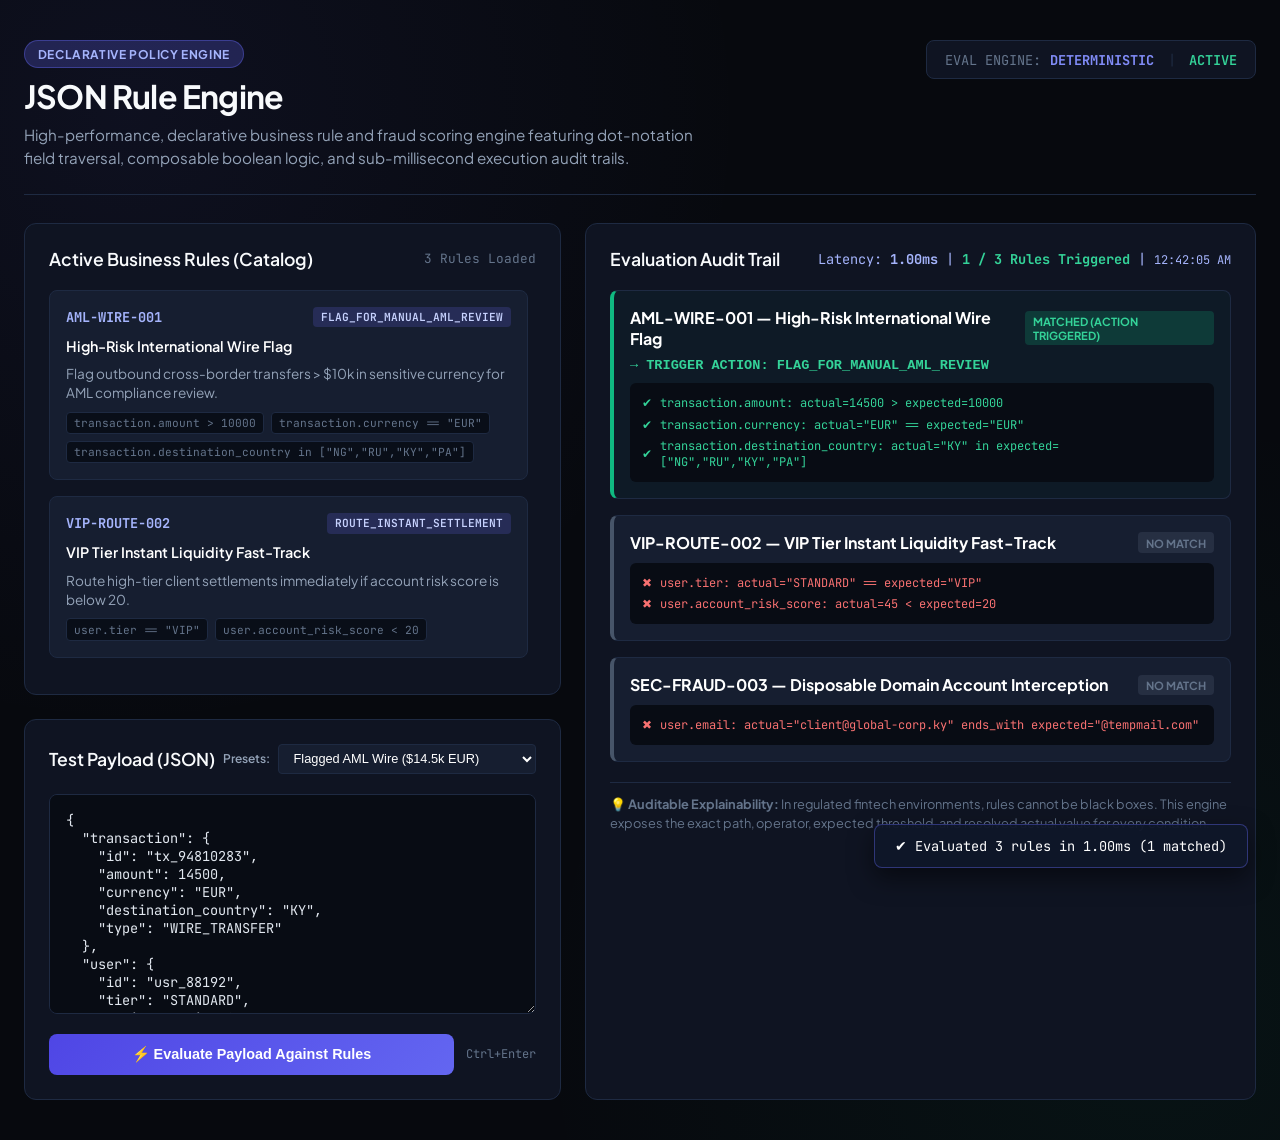
==== commit fa0afb66: "feat: add keyboard shortcut, evaluation toast notifications, and static index view" ====
--- a/index.html
+++ b/index.html
@@ -370,10 +370,13 @@
               </select>
             </div>
           </div>
-          <textarea id="payloadInput" class="json-editor" spellcheck="false"></textarea>
-          <button id="btnEvaluate" class="btn btn-primary">
-            ⚡ Evaluate Payload Against Rules
-          </button>
+          <textarea id="payloadInput" class="json-editor" spellcheck="false" placeholder="Enter valid JSON payload (or press Ctrl+Enter to evaluate)..."></textarea>
+          <div style="display: flex; gap: 0.75rem; align-items: center;">
+            <button type="button" id="btnEvaluate" class="btn btn-primary" onclick="runEvaluation()">
+              ⚡ Evaluate Payload Against Rules
+            </button>
+            <span style="font-size: 0.75rem; color: var(--text-dim); font-family: var(--font-mono);">Ctrl+Enter</span>
+          </div>
         </section>
       </div>
 
@@ -396,6 +399,9 @@
       </section>
     </main>
   </div>
+
+  <!-- Notification Toast -->
+  <div id="evalToast" class="eval-toast" style="position: fixed; bottom: 2rem; right: 2rem; background: rgba(15, 23, 42, 0.95); border: 1px solid rgba(99, 102, 241, 0.4); color: #fff; padding: 0.75rem 1.25rem; border-radius: 8px; font-family: var(--font-mono); font-size: 0.85rem; box-shadow: 0 10px 25px rgba(0,0,0,0.5); display: flex; align-items: center; gap: 0.6rem; opacity: 0; transform: translateY(10px); transition: all 0.25s ease; pointer-events: none; z-index: 1000;"></div>
 
   <!-- Universal Interactive Engine -->
   <script>
@@ -526,12 +532,42 @@
         }
       }
 
+      function showToast(msg) {
+        const toast = document.getElementById("evalToast");
+        if (!toast) return;
+        toast.innerHTML = msg;
+        toast.style.opacity = "1";
+        toast.style.transform = "translateY(0)";
+        setTimeout(() => {
+          toast.style.opacity = "0";
+          toast.style.transform = "translateY(10px)";
+        }, 2200);
+      }
+
       function runEvaluation() {
+        const btn = document.getElementById("btnEvaluate");
+        if (btn) {
+          btn.disabled = true;
+          btn.innerHTML = '<span>⚡ Evaluating Rules...</span>';
+        }
+
         let payload;
         try {
           payload = JSON.parse(payloadInput.value);
         } catch (e) {
-          alert("Invalid JSON: " + e.message);
+          evalResultsStream.innerHTML = `
+            <div class="eval-card unmatched" style="border-color: rgba(239, 68, 68, 0.5); background: rgba(239, 68, 68, 0.08);">
+              <div style="font-weight: 700; color: #ef4444; font-size: 0.95rem;">⚠ Invalid JSON Payload</div>
+              <div style="font-family: var(--font-mono); font-size: 0.8rem; color: #fca5a5; margin-top: 0.4rem; white-space: pre-wrap;">${e.message}</div>
+              <div style="font-size: 0.75rem; color: var(--text-dim); margin-top: 0.5rem;">Please check for missing commas, unquoted keys, or syntax errors.</div>
+            </div>
+          `;
+          evalMetricsHeader.innerHTML = `<span style="color: #ef4444; font-weight: 700;">Evaluation Aborted (Syntax Error)</span>`;
+          if (btn) {
+            btn.disabled = false;
+            btn.innerHTML = '⚡ Evaluate Payload Against Rules';
+          }
+          showToast(`❌ Invalid JSON Syntax`);
           return;
         }
 
@@ -577,8 +613,19 @@
         });
 
         const elapsed = (performance.now() - t0).toFixed(2);
-        evalMetricsHeader.innerHTML = `<span>Latency: ${elapsed}ms</span> | <span style="color: #34d399; font-weight: 700;">${matchedCount} / ${rules.length} Rules Triggered</span>`;
+        evalMetricsHeader.innerHTML = `<span>Latency: <strong>${elapsed}ms</strong></span> | <span style="color: #34d399; font-weight: 700;">${matchedCount} / ${rules.length} Rules Triggered</span> | <span style="color: #a5b4fc; font-size: 0.75rem;">${new Date().toLocaleTimeString()}</span>`;
+
+        setTimeout(() => {
+          if (btn) {
+            btn.disabled = false;
+            btn.innerHTML = '⚡ Evaluate Payload Against Rules';
+          }
+        }, 120);
+
+        showToast(`✔ Evaluated 3 rules in ${elapsed}ms (${matchedCount} matched)`);
       }
+
+      window.runEvaluation = runEvaluation;
 
       presetSelect.onchange = (e) => {
         const val = e.target.value;
@@ -588,7 +635,16 @@
         }
       };
 
-      btnEvaluate.onclick = runEvaluation;
+      if (btnEvaluate) {
+        btnEvaluate.onclick = runEvaluation;
+      }
+
+      payloadInput.addEventListener("keydown", (e) => {
+        if ((e.ctrlKey || e.metaKey) && e.key === "Enter") {
+          e.preventDefault();
+          runEvaluation();
+        }
+      });
 
       // Init
       renderRuleCatalog();
